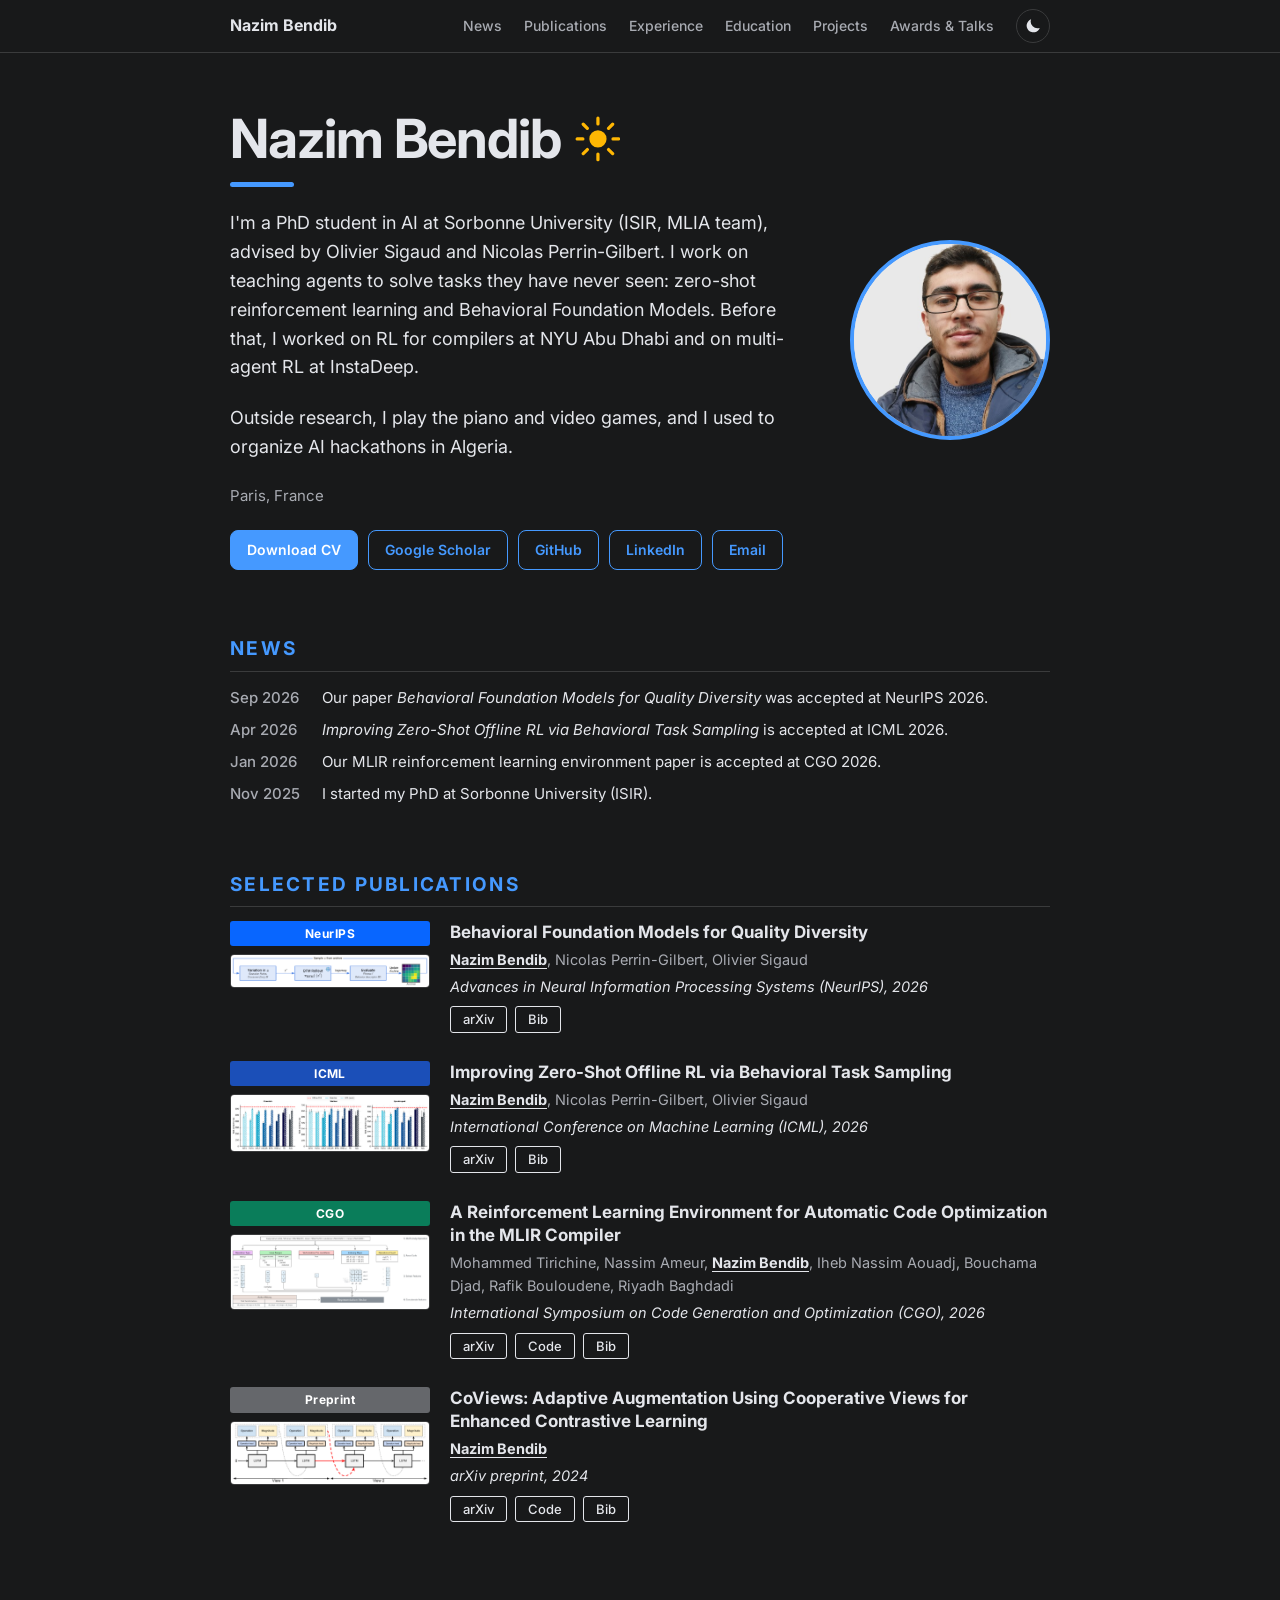
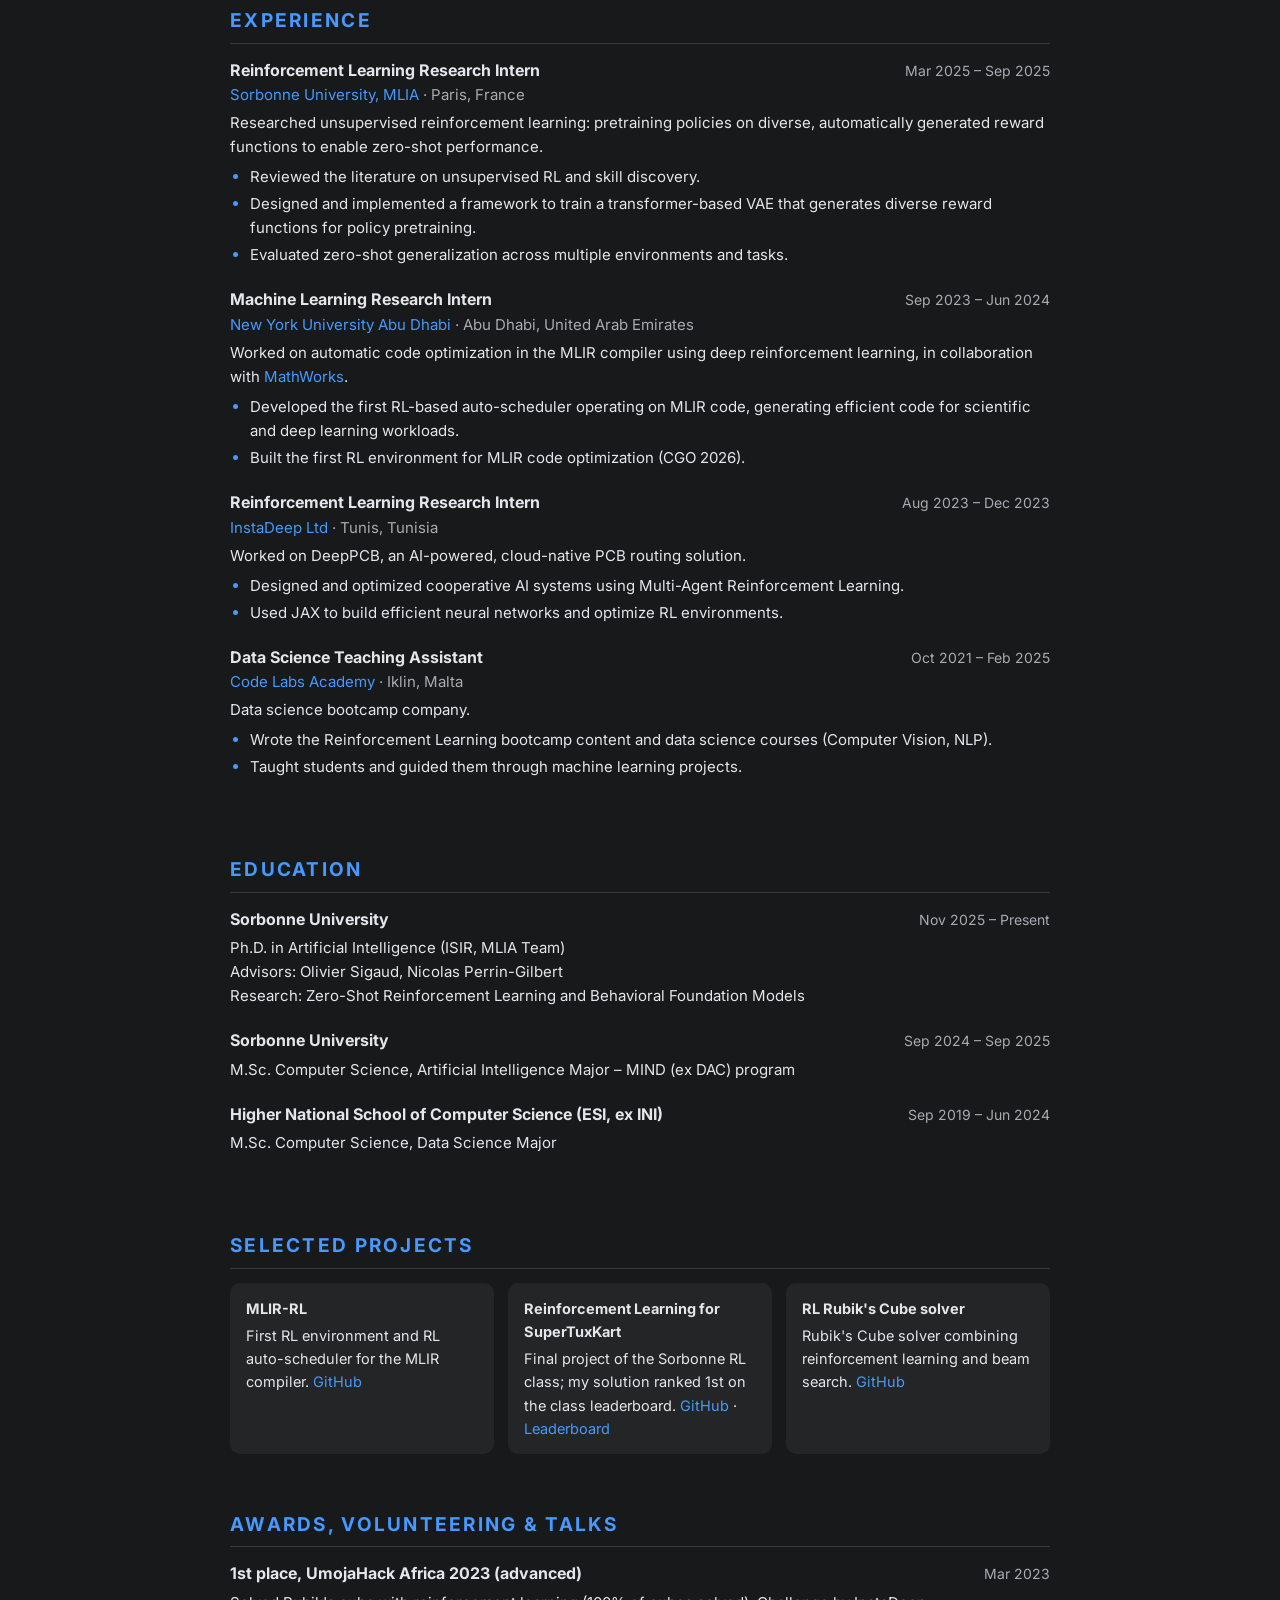
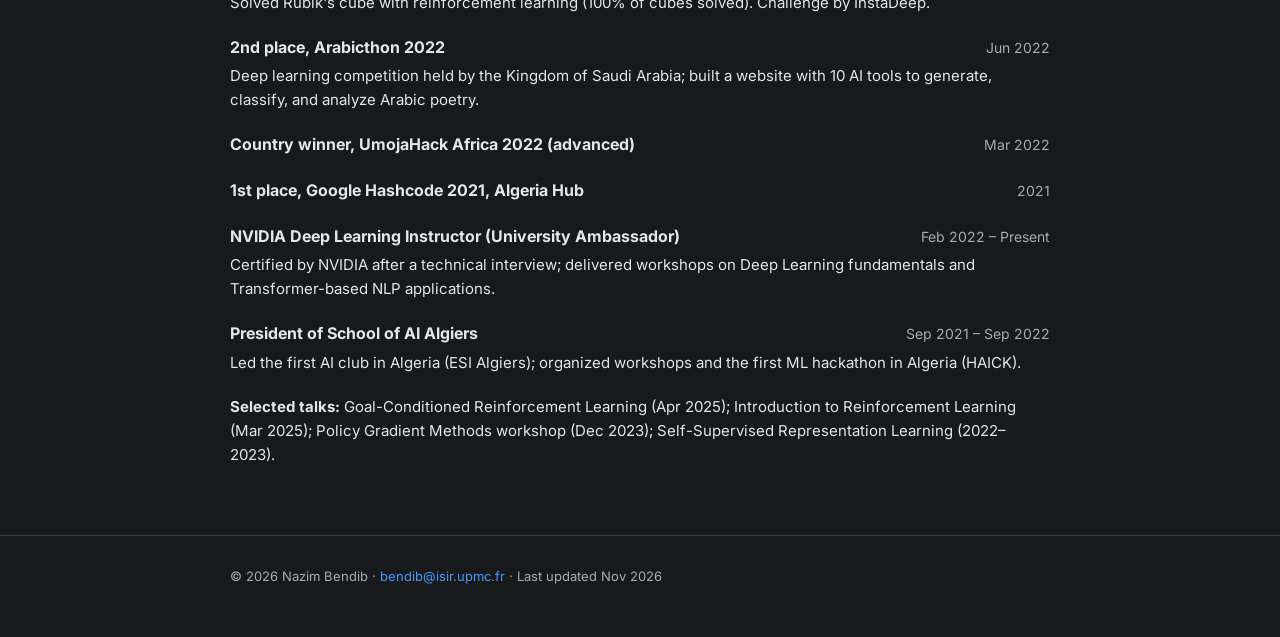
==== index.html @ 7933a4ad "Initial personal website Co-Authored-By: Claude Sonnet 5.5 <noreply@anthropic.com>" ====
<!doctype html>
<html lang="en">
<head>
  <meta charset="utf-8">
  <meta name="viewport" content="width=device-width, initial-scale=1">
  <title>☀️ Nazim Bendib</title>
  <meta name="description" content="Nazim Bendib - PhD student in AI at Sorbonne University (ISIR, MLIA). Zero-shot reinforcement learning and behavioral foundation models.">
  <meta property="og:title" content="Nazim Bendib">
  <meta property="og:description" content="PhD student in AI at Sorbonne University. Zero-shot RL and Behavioral Foundation Models.">
  <link rel="preconnect" href="https://fonts.googleapis.com">
  <link rel="preconnect" href="https://fonts.gstatic.com" crossorigin>
  <link href="https://fonts.googleapis.com/css2?family=Inter:wght@400;500;600;700&display=swap" rel="stylesheet">
  <script>try{var t=localStorage.getItem("theme");if(t)document.documentElement.setAttribute("data-theme",t)}catch(e){}</script>
  <link rel="stylesheet" href="style.css">
</head>
<body>

<nav>
  <div class="wrap">
    <span class="brand">Nazim Bendib</span>
    <a href="#news">News</a>
    <a href="#publications">Publications</a>
    <a href="#experience">Experience</a>
    <a href="#education">Education</a>
    <a href="#projects">Projects</a>
    <a href="#more">Awards &amp; Talks</a>
    <button id="theme-toggle" type="button" aria-label="Toggle light/dark theme" title="Toggle theme">
      <svg class="i-sun" viewBox="0 0 24 24" width="18" height="18" fill="none" stroke="currentColor" stroke-width="2" stroke-linecap="round"><circle cx="12" cy="12" r="4" fill="currentColor"/><path d="M12 2v2M12 20v2M2 12h2M20 12h2M4.9 4.9l1.4 1.4M17.7 17.7l1.4 1.4M4.9 19.1l1.4-1.4M17.7 6.3l1.4-1.4"/></svg>
      <svg class="i-moon" viewBox="0 0 24 24" width="18" height="18" fill="currentColor"><path d="M21 14.5A9 9 0 0 1 9.5 3a9 9 0 1 0 11.5 11.5z"/></svg>
    </button>
  </div>
</nav>

<main class="wrap">

  <header class="hero">
    <div class="hero-text">
    <h1>Nazim Bendib <svg class="sun-spin" viewBox="0 0 64 64" aria-hidden="true"><g stroke="currentColor" stroke-width="4.5" stroke-linecap="round"><path d="M32 3v8M32 53v8M3 32h8M53 32h8M11.5 11.5l5.7 5.7M46.8 46.8l5.7 5.7M11.5 52.5l5.7-5.7M46.8 17.2l5.7-5.7"/></g><circle cx="32" cy="32" r="12" fill="currentColor"/></svg></h1>
    <div class="accent"></div>
    <p>I'm a PhD student in AI at Sorbonne University (ISIR, MLIA team), advised by Olivier Sigaud and Nicolas Perrin-Gilbert. I work on teaching agents to solve tasks they have never seen: zero-shot reinforcement learning and Behavioral Foundation Models. Before that, I worked on RL for compilers at NYU Abu Dhabi and on multi-agent RL at InstaDeep.</p>
    <p>Outside research, I play the piano and video games, and I used to organize AI hackathons in Algeria.</p>
    <p class="meta">Paris, France</p>
    <div class="buttons">
      <a class="btn primary" href="cv.pdf" target="_blank" rel="noopener noreferrer">Download CV</a>
      <a class="btn" href="https://scholar.google.com/citations?user=0-06llUAAAAJ&amp;hl=fr&amp;oi=ao" target="_blank" rel="noopener noreferrer">Google Scholar</a>
      <a class="btn" href="https://github.com/TheSun00000" target="_blank" rel="noopener noreferrer">GitHub</a>
      <a class="btn" href="https://linkedin.com/in/nazim-bendib-894167200" target="_blank" rel="noopener noreferrer">LinkedIn</a>
      <a class="btn" href="mailto:bendib@isir.upmc.fr">Email</a>
    </div>
    </div>
    <img class="avatar" src="assets/profile.jpg" alt="Portrait of Nazim Bendib" width="200" height="200">
  </header>

  <section id="news">
    <h2>News</h2>
    <ul class="news">
      <li><span class="d">Sep 2026</span><span>Our paper <em>Behavioral Foundation Models for Quality Diversity</em> was accepted at NeurIPS 2026.</span></li>
      <li><span class="d">Apr 2026</span><span><em>Improving Zero-Shot Offline RL via Behavioral Task Sampling</em> is accepted at ICML 2026.</span></li>
      <li><span class="d">Jan 2026</span><span>Our MLIR reinforcement learning environment paper is accepted at CGO 2026.</span></li>
      <li><span class="d">Nov 2025</span><span>I started my PhD at Sorbonne University (ISIR).</span></li>
    </ul>
  </section>

  <section id="publications">
    <h2>Selected publications</h2>

    <article class="pub">
      <div class="thumb"><span class="badge neurips">NeurIPS</span><img src="assets/fig-bfm-qd.png" alt="Overview of BFM-QD" loading="lazy"></div>
      <div>
        <p class="ptitle">Behavioral Foundation Models for Quality Diversity</p>
        <p class="authors"><b>Nazim Bendib</b>, Nicolas Perrin-Gilbert, Olivier Sigaud</p>
        <p class="venue">Advances in Neural Information Processing Systems (NeurIPS), 2026</p>
        <div class="links">
          <a href="https://arxiv.org/abs/2609.35615" target="_blank" rel="noopener noreferrer">arXiv</a>
          <button type="button" data-bib="bib-bfm">Bib</button>
        </div>
        <pre class="bib" id="bib-bfm">@inproceedings{bendib2026bfmqd,
  title     = {Behavioral Foundation Models for Quality Diversity},
  author    = {Bendib, Nazim and Perrin-Gilbert, Nicolas and Sigaud, Olivier},
  booktitle = {Advances in Neural Information Processing Systems},
  year      = {2026}
}</pre>
      </div>
    </article>

    <article class="pub">
      <div class="thumb"><span class="badge icml">ICML</span><img src="assets/fig-zsrl-btd.png" alt="Zero-shot performance with behavioral task sampling" loading="lazy"></div>
      <div>
        <p class="ptitle">Improving Zero-Shot Offline RL via Behavioral Task Sampling</p>
        <p class="authors"><b>Nazim Bendib</b>, Nicolas Perrin-Gilbert, Olivier Sigaud</p>
        <p class="venue">International Conference on Machine Learning (ICML), 2026</p>
        <div class="links">
          <a href="https://arxiv.org/abs/2604.25496" target="_blank" rel="noopener noreferrer">arXiv</a>
          <button type="button" data-bib="bib-btd">Bib</button>
        </div>
        <pre class="bib" id="bib-btd">@inproceedings{bendib2026btd,
  title     = {Improving Zero-Shot Offline RL via Behavioral Task Sampling},
  author    = {Bendib, Nazim and Perrin-Gilbert, Nicolas and Sigaud, Olivier},
  booktitle = {International Conference on Machine Learning},
  year      = {2026}
}</pre>
      </div>
    </article>

    <article class="pub">
      <div class="thumb"><span class="badge cgo">CGO</span><img src="assets/fig-mlir-rl.png" alt="Feature extraction pipeline for MLIR operations" loading="lazy"></div>
      <div>
        <p class="ptitle">A Reinforcement Learning Environment for Automatic Code Optimization in the MLIR Compiler</p>
        <p class="authors">Mohammed Tirichine, Nassim Ameur, <b>Nazim Bendib</b>, Iheb Nassim Aouadj, Bouchama Djad, Rafik Bouloudene, Riyadh Baghdadi</p>
        <p class="venue">International Symposium on Code Generation and Optimization (CGO), 2026</p>
        <div class="links">
          <a href="https://arxiv.org/abs/2409.11068" target="_blank" rel="noopener noreferrer">arXiv</a>
          <a href="https://github.com/Modern-Compilers-Lab/MLIR-RL" target="_blank" rel="noopener noreferrer">Code</a>
          <button type="button" data-bib="bib-mlir">Bib</button>
        </div>
        <pre class="bib" id="bib-mlir">@inproceedings{tirichine2026mlirrl,
  title     = {A Reinforcement Learning Environment for Automatic Code Optimization in the {MLIR} Compiler},
  author    = {Tirichine, Mohammed and Ameur, Nassim and Bendib, Nazim and Aouadj, Iheb Nassim and Djad, Bouchama and Bouloudene, Rafik and Baghdadi, Riyadh},
  booktitle = {International Symposium on Code Generation and Optimization},
  year      = {2026}
}</pre>
      </div>
    </article>

    <article class="pub">
      <div class="thumb"><span class="badge pre">Preprint</span><img src="assets/fig-coviews.png" alt="CoViews policy network" loading="lazy"></div>
      <div>
        <p class="ptitle">CoViews: Adaptive Augmentation Using Cooperative Views for Enhanced Contrastive Learning</p>
        <p class="authors"><b>Nazim Bendib</b></p>
        <p class="venue">arXiv preprint, 2024</p>
        <div class="links">
          <a href="https://arxiv.org/abs/2405.07116" target="_blank" rel="noopener noreferrer">arXiv</a>
          <a href="https://github.com/TheSun00000/RL_enhanced_SSL" target="_blank" rel="noopener noreferrer">Code</a>
          <button type="button" data-bib="bib-cov">Bib</button>
        </div>
        <pre class="bib" id="bib-cov">@article{bendib2024coviews,
  title   = {CoViews: Adaptive Augmentation Using Cooperative Views for Enhanced Contrastive Learning},
  author  = {Bendib, Nazim},
  journal = {arXiv preprint arXiv:2405.07116},
  year    = {2024}
}</pre>
      </div>
    </article>
  </section>

  <section id="experience">
    <h2>Experience</h2>

    <div class="entry">
      <div class="row"><span class="title">Reinforcement Learning Research Intern</span><span class="date">Mar 2025 – Sep 2025</span></div>
      <div class="sub"><a href="https://www.isir.upmc.fr/equipes/mlia/" target="_blank" rel="noopener noreferrer">Sorbonne University, MLIA</a> &middot; Paris, France</div>
      <p>Researched unsupervised reinforcement learning: pretraining policies on diverse, automatically generated reward functions to enable zero-shot performance.</p>
      <ul>
        <li>Reviewed the literature on unsupervised RL and skill discovery.</li>
        <li>Designed and implemented a framework to train a transformer-based VAE that generates diverse reward functions for policy pretraining.</li>
        <li>Evaluated zero-shot generalization across multiple environments and tasks.</li>
      </ul>
    </div>

    <div class="entry">
      <div class="row"><span class="title">Machine Learning Research Intern</span><span class="date">Sep 2023 – Jun 2024</span></div>
      <div class="sub"><a href="https://nyuad.nyu.edu/en/" target="_blank" rel="noopener noreferrer">New York University Abu Dhabi</a> &middot; Abu Dhabi, United Arab Emirates</div>
      <p>Worked on automatic code optimization in the MLIR compiler using deep reinforcement learning, in collaboration with <a href="https://www.mathworks.com/" target="_blank" rel="noopener noreferrer">MathWorks</a>.</p>
      <ul>
        <li>Developed the first RL-based auto-scheduler operating on MLIR code, generating efficient code for scientific and deep learning workloads.</li>
        <li>Built the first RL environment for MLIR code optimization (CGO 2026).</li>
      </ul>
    </div>

    <div class="entry">
      <div class="row"><span class="title">Reinforcement Learning Research Intern</span><span class="date">Aug 2023 – Dec 2023</span></div>
      <div class="sub"><a href="https://www.instadeep.com/" target="_blank" rel="noopener noreferrer">InstaDeep Ltd</a> &middot; Tunis, Tunisia</div>
      <p>Worked on DeepPCB, an AI-powered, cloud-native PCB routing solution.</p>
      <ul>
        <li>Designed and optimized cooperative AI systems using Multi-Agent Reinforcement Learning.</li>
        <li>Used JAX to build efficient neural networks and optimize RL environments.</li>
      </ul>
    </div>

    <div class="entry">
      <div class="row"><span class="title">Data Science Teaching Assistant</span><span class="date">Oct 2021 – Feb 2025</span></div>
      <div class="sub"><a href="https://codelabsacademy.com/" target="_blank" rel="noopener noreferrer">Code Labs Academy</a> &middot; Iklin, Malta</div>
      <p>Data science bootcamp company.</p>
      <ul>
        <li>Wrote the Reinforcement Learning bootcamp content and data science courses (Computer Vision, NLP).</li>
        <li>Taught students and guided them through machine learning projects.</li>
      </ul>
    </div>
  </section>

  <section id="education">
    <h2>Education</h2>
    <div class="entry">
      <div class="row"><span class="title">Sorbonne University</span><span class="date">Nov 2025 – Present</span></div>
      <p>Ph.D. in Artificial Intelligence (ISIR, MLIA Team)<br>Advisors: Olivier Sigaud, Nicolas Perrin-Gilbert<br>Research: Zero-Shot Reinforcement Learning and Behavioral Foundation Models</p>
    </div>
    <div class="entry">
      <div class="row"><span class="title">Sorbonne University</span><span class="date">Sep 2024 – Sep 2025</span></div>
      <p>M.Sc. Computer Science, Artificial Intelligence Major &ndash; MIND (ex DAC) program</p>
    </div>
    <div class="entry">
      <div class="row"><span class="title">Higher National School of Computer Science (ESI, ex INI)</span><span class="date">Sep 2019 – Jun 2024</span></div>
      <p>M.Sc. Computer Science, Data Science Major</p>
    </div>
  </section>

  <section id="projects">
    <h2>Selected projects</h2>
    <div class="cards">
      <div class="card"><b>MLIR-RL</b>First RL environment and RL auto-scheduler for the MLIR compiler. <a href="https://github.com/Modern-Compilers-Lab/MLIR-RL" target="_blank" rel="noopener noreferrer">GitHub</a></div>
      <div class="card"><b>Reinforcement Learning for SuperTuxKart</b>Final project of the Sorbonne RL class; my solution ranked 1st on the class leaderboard. <a href="https://github.com/TheSun00000/SuperTuxKart-RL-project" target="_blank" rel="noopener noreferrer">GitHub</a> &middot; <a href="https://master-dac.isir.upmc.fr/rld/stk-race/" target="_blank" rel="noopener noreferrer">Leaderboard</a></div>
      <div class="card"><b>RL Rubik's Cube solver</b>Rubik's Cube solver combining reinforcement learning and beam search. <a href="https://github.com/TheSun00000/Rubik-s-cube-RL-solver" target="_blank" rel="noopener noreferrer">GitHub</a></div>
    </div>
  </section>

  <section id="more">
    <h2>Awards, volunteering &amp; talks</h2>

    <div class="entry">
      <div class="row"><span class="title">1st place, UmojaHack Africa 2023 (advanced)</span><span class="date">Mar 2023</span></div>
      <p>Solved Rubik's cube with reinforcement learning (100% of cubes solved). Challenge by InstaDeep.</p>
    </div>
    <div class="entry">
      <div class="row"><span class="title">2nd place, Arabicthon 2022</span><span class="date">Jun 2022</span></div>
      <p>Deep learning competition held by the Kingdom of Saudi Arabia; built a website with 10 AI tools to generate, classify, and analyze Arabic poetry.</p>
    </div>
    <div class="entry">
      <div class="row"><span class="title">Country winner, UmojaHack Africa 2022 (advanced)</span><span class="date">Mar 2022</span></div>
    </div>
    <div class="entry">
      <div class="row"><span class="title">1st place, Google Hashcode 2021, Algeria Hub</span><span class="date">2021</span></div>
    </div>

    <div class="entry">
      <div class="row"><span class="title">NVIDIA Deep Learning Instructor (University Ambassador)</span><span class="date">Feb 2022 – Present</span></div>
      <p>Certified by NVIDIA after a technical interview; delivered workshops on Deep Learning fundamentals and Transformer-based NLP applications.</p>
    </div>
    <div class="entry">
      <div class="row"><span class="title">President of School of AI Algiers</span><span class="date">Sep 2021 – Sep 2022</span></div>
      <p>Led the first AI club in Algeria (ESI Algiers); organized workshops and the first ML hackathon in Algeria (HAICK).</p>
    </div>
    <div class="entry">
      <p><b>Selected talks:</b> Goal-Conditioned Reinforcement Learning (Apr 2025); Introduction to Reinforcement Learning (Mar 2025); Policy Gradient Methods workshop (Dec 2023); Self-Supervised Representation Learning (2022–2023).</p>
    </div>
  </section>

</main>

<footer>
  <div class="wrap">&copy; 2026 Nazim Bendib &middot; <a href="mailto:bendib@isir.upmc.fr">bendib@isir.upmc.fr</a> &middot; Last updated Nov 2026</div>
</footer>

<script>
  (function () {
    var root = document.documentElement;
    try { var t = localStorage.getItem('theme'); if (t) root.setAttribute('data-theme', t); } catch (e) {}
    document.getElementById('theme-toggle').addEventListener('click', function () {
      var next = root.getAttribute('data-theme') === 'light' ? 'dark' : 'light';
      root.setAttribute('data-theme', next);
      try { localStorage.setItem('theme', next); } catch (e) {}
    });
  })();
  document.querySelectorAll('button[data-bib]').forEach(function (b) {
    b.addEventListener('click', function () {
      document.getElementById(b.dataset.bib).classList.toggle('open');
    });
  });
</script>
</body>
</html>
---- style.css ----
/* Personal site - same visual language as the CV: Inter + Meta blue */
:root {
  --blue: #4599ff;
  --text: #e4e6eb;
  --muted: #a8abb2;
  --rule: #3a3b3c;
  --bg: #18191a;
  --card: #242526;
  --badge-neurips: #0866ff;
  --badge-icml: #1b4fb8;
  --badge-cgo: #0a7d5a;
  --badge-pre: #65676b;
}
:root[data-theme="light"] {
  --blue: #0866ff;
  --text: #1c2b33;
  --muted: #65676b;
  --rule: #ced0d4;
  --bg: #ffffff;
  --card: #f5f6f7;
}
* { box-sizing: border-box; }
html { scroll-behavior: smooth; }
body {
  margin: 0;
  font-family: "Inter", system-ui, -apple-system, "Segoe UI", Roboto, sans-serif;
  font-size: 16px;
  line-height: 1.6;
  color: var(--text);
  background: var(--bg);
}
a { color: var(--blue); text-decoration: none; }
a:hover { text-decoration: underline; }
.wrap { max-width: 860px; margin: 0 auto; padding: 0 20px; }

/* Header / nav */
nav { position: sticky; top: 0; background: var(--bg); border-bottom: 1px solid var(--rule); z-index: 10; }
nav .wrap { display: flex; gap: 22px; align-items: center; height: 52px; overflow-x: auto; white-space: nowrap; }
nav .brand { font-weight: 700; color: var(--text); margin-right: auto; }
nav a { color: var(--muted); font-size: 14px; font-weight: 500; }
nav a:hover { color: var(--blue); text-decoration: none; }

/* Hero */
.hero { padding: 56px 0 36px; display: flex; gap: 40px; align-items: center; justify-content: space-between; }
.hero-text { flex: 1; min-width: 0; }
.avatar { width: 200px; height: 200px; border-radius: 50%; object-fit: cover; object-position: 50% 15%; border: 4px solid var(--blue); flex-shrink: 0; background: #ebebeb; }
.hero h1 { font-size: clamp(36px, 7vw, 54px); line-height: 1.1; margin: 0; letter-spacing: -0.02em; }
.hero .accent { width: 64px; height: 5px; background: var(--blue); border-radius: 3px; margin: 14px 0 22px; }
.hero p { font-size: 18px; max-width: 640px; margin: 0 0 22px; }
.hero .meta { color: var(--muted); font-size: 15px; }
.buttons { display: flex; flex-wrap: wrap; gap: 10px; margin-top: 8px; }
.btn {
  display: inline-block; padding: 8px 16px; border-radius: 8px;
  border: 1.5px solid var(--blue); color: var(--blue); font-weight: 600; font-size: 14px;
}
.btn:hover { background: var(--blue); color: #fff; text-decoration: none; }
.btn.primary { background: var(--blue); color: #fff; }
.btn.primary:hover { filter: brightness(1.1); }

/* Sections */
section { padding: 28px 0; }
h2 {
  color: var(--blue); font-size: 19px; text-transform: uppercase; letter-spacing: 0.12em;
  margin: 0 0 14px; padding-bottom: 6px; border-bottom: 1px solid var(--rule);
}
.row { display: flex; justify-content: space-between; gap: 16px; align-items: baseline; }
.row .date { color: var(--muted); font-size: 14px; white-space: nowrap; }
.entry { margin-bottom: 20px; }
.entry .title { font-weight: 700; }
.entry .sub { color: var(--muted); font-size: 15px; }
.entry p { margin: 4px 0; font-size: 15px; }
.entry ul { margin: 6px 0 0; padding-left: 20px; font-size: 15px; }
.entry li { margin: 3px 0; }
.entry li::marker { color: var(--blue); }

/* News */
.news { list-style: none; padding: 0; margin: 0; }
.news li { display: flex; gap: 16px; margin-bottom: 8px; font-size: 15px; }
.news .d { color: var(--muted); min-width: 76px; font-weight: 500; }

/* Publications */
.pub { display: grid; grid-template-columns: 200px 1fr; gap: 20px; margin-bottom: 28px; }
.pub .thumb { display: flex; flex-direction: column; gap: 8px; }
.badge {
  display: block; text-align: center; color: #fff; font-weight: 700; font-size: 12px;
  padding: 3px 0; border-radius: 3px; letter-spacing: 0.04em;
}
.badge.neurips { background: var(--badge-neurips); }
.badge.icml { background: var(--badge-icml); }
.badge.cgo { background: var(--badge-cgo); }
.badge.pre { background: var(--badge-pre); }
.pub img { width: 100%; border: 1px solid var(--rule); border-radius: 4px; background: #fff; display: block; }
.pub .ptitle { font-weight: 700; font-size: 17px; line-height: 1.35; margin: 0 0 4px; }
.pub .authors { font-size: 14.5px; margin: 0 0 4px; color: var(--muted); }
.pub .authors b { color: var(--text); text-decoration: underline; text-underline-offset: 3px; }
.pub .venue { font-style: italic; font-size: 14.5px; margin: 0 0 8px; }
.links { display: flex; gap: 8px; flex-wrap: wrap; }
.links a, .links button {
  font: inherit; font-size: 13px; font-weight: 500; padding: 2px 12px; border-radius: 3px;
  border: 1px solid var(--text); background: transparent; color: var(--text); cursor: pointer;
}
.links a:hover, .links button:hover { border-color: var(--blue); color: var(--blue); text-decoration: none; }
.bib {
  display: none; margin-top: 10px; padding: 10px 12px; background: var(--card);
  border-radius: 6px; font-family: ui-monospace, Menlo, Consolas, monospace; font-size: 12px;
  white-space: pre-wrap; overflow-x: auto;
}
.bib.open { display: block; }

/* Projects / awards */
.cards { display: grid; grid-template-columns: repeat(auto-fit, minmax(240px, 1fr)); gap: 14px; }
.card { background: var(--card); border-radius: 10px; padding: 14px 16px; font-size: 14.5px; }
.card b { display: block; margin-bottom: 4px; }

footer { padding: 30px 0 50px; color: var(--muted); font-size: 13px; border-top: 1px solid var(--rule); margin-top: 20px; }

@media (max-width: 640px) {
  .pub { grid-template-columns: 1fr; gap: 10px; }
  .pub .thumb { max-width: 320px; }
  .row { flex-direction: column; gap: 0; }
  .hero { flex-direction: column-reverse; align-items: flex-start; gap: 24px; }
  .avatar { width: 140px; height: 140px; }
}

#theme-toggle { background: none; border: 1.5px solid var(--rule); color: var(--text); border-radius: 50%; width: 34px; height: 34px; display: grid; place-items: center; cursor: pointer; flex-shrink: 0; }
#theme-toggle:hover { border-color: var(--blue); color: var(--blue); }
#theme-toggle .i-sun { display: none; }
:root[data-theme="light"] #theme-toggle .i-sun { display: block; }
:root[data-theme="light"] #theme-toggle .i-moon { display: none; }

.hero h1 { display: flex; align-items: center; gap: 0.25em; }
.sun-spin { width: 0.85em; height: 0.85em; color: #ffb703; flex-shrink: 0; animation: spin 20s linear infinite; }
@keyframes spin { to { transform: rotate(360deg); } }
@media (prefers-reduced-motion: reduce) { .sun-spin { animation: none; } }
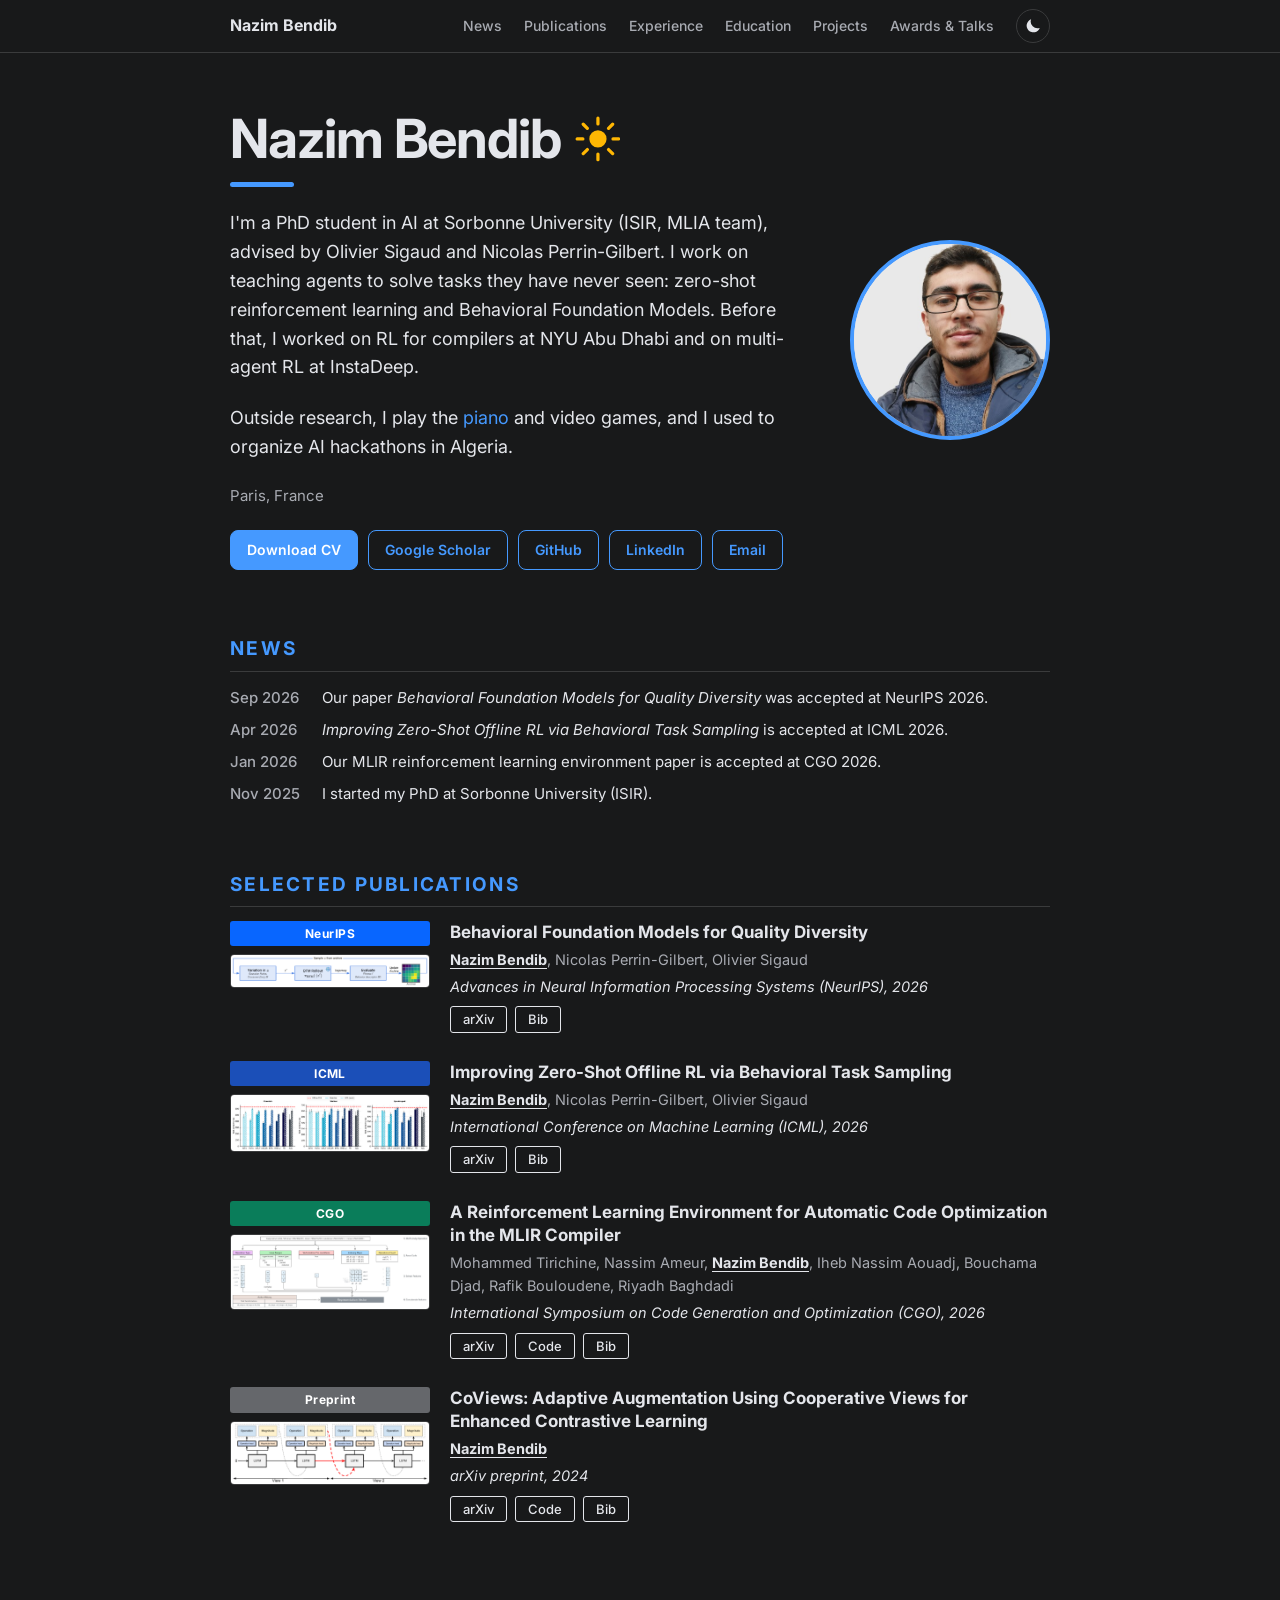
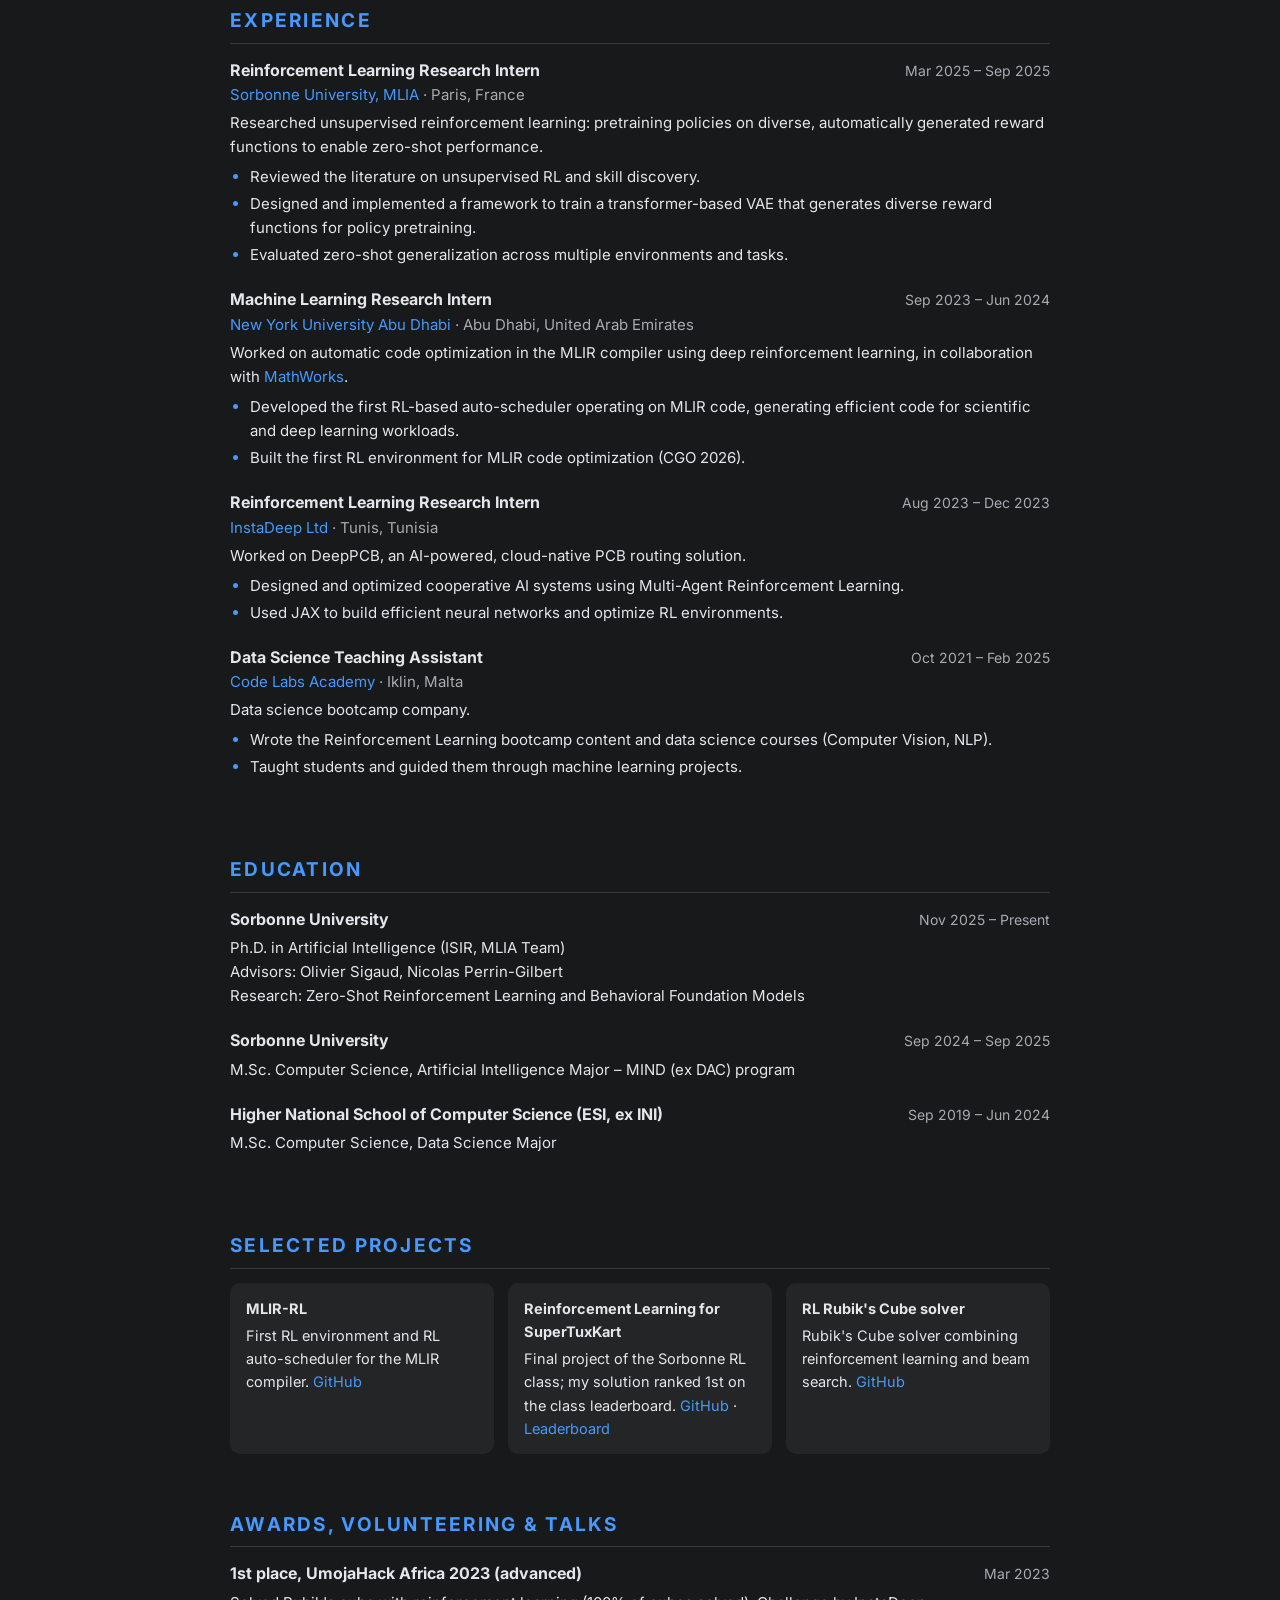
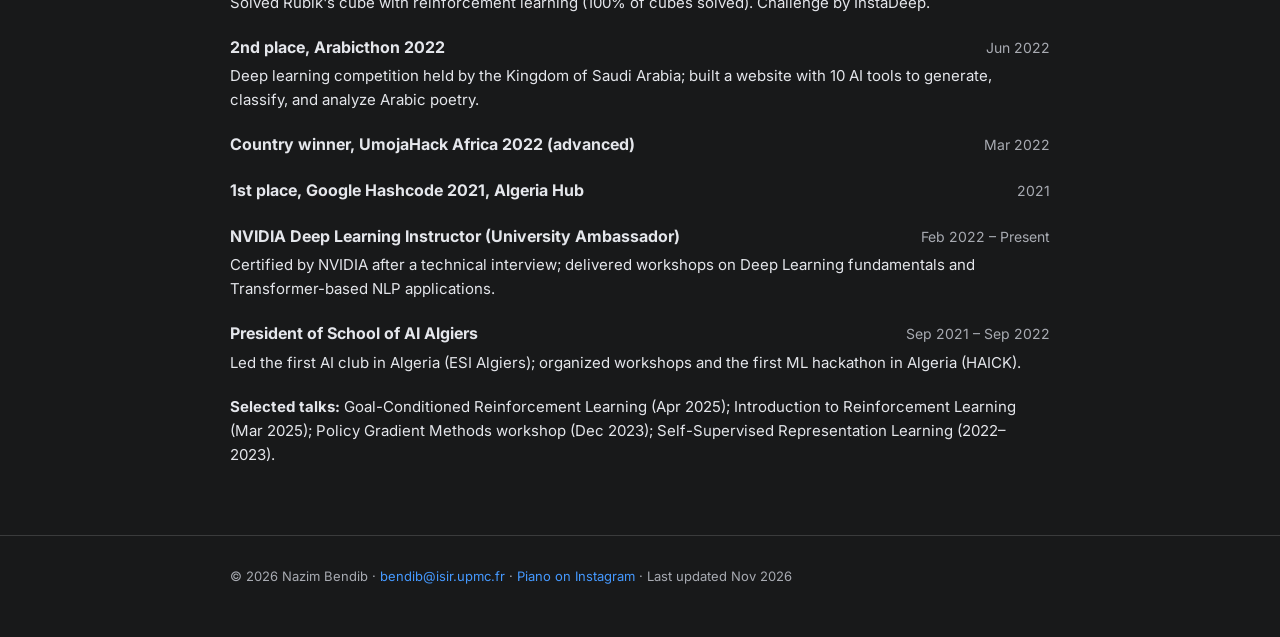
==== commit 2c127d17: "Add Instagram piano link Co-Authored-By: Claude Sonnet 5.5 <noreply@anthropic.com>" ====
--- a/index.html
+++ b/index.html
@@ -3,14 +3,49 @@
 <head>
   <meta charset="utf-8">
   <meta name="viewport" content="width=device-width, initial-scale=1">
-  <title>☀️ Nazim Bendib</title>
-  <meta name="description" content="Nazim Bendib - PhD student in AI at Sorbonne University (ISIR, MLIA). Zero-shot reinforcement learning and behavioral foundation models.">
-  <meta property="og:title" content="Nazim Bendib">
-  <meta property="og:description" content="PhD student in AI at Sorbonne University. Zero-shot RL and Behavioral Foundation Models.">
+  <title>Nazim Bendib – PhD Student in AI, Sorbonne University</title>
+  <meta name="description" content="Nazim Bendib, PhD student in AI at Sorbonne University (ISIR, MLIA team). Research on zero-shot reinforcement learning and Behavioral Foundation Models. Papers at NeurIPS, ICML and CGO.">
+  <meta name="author" content="Nazim Bendib">
+  <link rel="canonical" href="https://thesun00000.github.io/">
+  <meta property="og:type" content="website">
+  <meta property="og:site_name" content="Nazim Bendib">
+  <meta property="og:url" content="https://thesun00000.github.io/">
+  <meta property="og:title" content="Nazim Bendib – PhD Student in AI, Sorbonne University">
+  <meta property="og:description" content="Nazim Bendib, PhD student in AI at Sorbonne University (ISIR, MLIA team). Research on zero-shot reinforcement learning and Behavioral Foundation Models. Papers at NeurIPS, ICML and CGO.">
+  <meta property="og:image" content="https://thesun00000.github.io/assets/og-image.png">
+  <meta property="og:image:width" content="1200">
+  <meta property="og:image:height" content="630">
+  <meta name="twitter:card" content="summary_large_image">
+  <meta name="twitter:title" content="Nazim Bendib – PhD Student in AI, Sorbonne University">
+  <meta name="twitter:description" content="Nazim Bendib, PhD student in AI at Sorbonne University (ISIR, MLIA team). Research on zero-shot reinforcement learning and Behavioral Foundation Models. Papers at NeurIPS, ICML and CGO.">
+  <meta name="twitter:image" content="https://thesun00000.github.io/assets/og-image.png">
+  <script type="application/ld+json">
+  {
+    "@context": "https://schema.org",
+    "@type": "Person",
+    "name": "Nazim Bendib",
+    "url": "https://thesun00000.github.io/",
+    "image": "https://thesun00000.github.io/assets/profile.jpg",
+    "jobTitle": "PhD Student in Artificial Intelligence",
+    "affiliation": { "@type": "CollegeOrUniversity", "name": "Sorbonne University", "url": "https://www.sorbonne-universite.fr/" },
+    "alumniOf": [
+      { "@type": "CollegeOrUniversity", "name": "Sorbonne University" },
+      { "@type": "CollegeOrUniversity", "name": "Higher National School of Computer Science (ESI)" }
+    ],
+    "knowsAbout": ["Reinforcement Learning", "Zero-Shot Reinforcement Learning", "Behavioral Foundation Models", "Quality-Diversity", "Machine Learning for Compilers"],
+    "email": "mailto:bendib@isir.upmc.fr",
+    "sameAs": [
+      "https://scholar.google.com/citations?user=0-06llUAAAAJ",
+      "https://github.com/TheSun00000",
+      "https://linkedin.com/in/nazim-bendib-894167200"
+    ]
+  }
+  </script>
   <link rel="preconnect" href="https://fonts.googleapis.com">
   <link rel="preconnect" href="https://fonts.gstatic.com" crossorigin>
   <link href="https://fonts.googleapis.com/css2?family=Inter:wght@400;500;600;700&display=swap" rel="stylesheet">
   <script>try{var t=localStorage.getItem("theme");if(t)document.documentElement.setAttribute("data-theme",t)}catch(e){}</script>
+  <link rel="icon" type="image/svg+xml" href="assets/favicon.svg">
   <link rel="stylesheet" href="style.css">
 </head>
 <body>
@@ -38,7 +73,7 @@
     <h1>Nazim Bendib <svg class="sun-spin" viewBox="0 0 64 64" aria-hidden="true"><g stroke="currentColor" stroke-width="4.5" stroke-linecap="round"><path d="M32 3v8M32 53v8M3 32h8M53 32h8M11.5 11.5l5.7 5.7M46.8 46.8l5.7 5.7M11.5 52.5l5.7-5.7M46.8 17.2l5.7-5.7"/></g><circle cx="32" cy="32" r="12" fill="currentColor"/></svg></h1>
     <div class="accent"></div>
     <p>I'm a PhD student in AI at Sorbonne University (ISIR, MLIA team), advised by Olivier Sigaud and Nicolas Perrin-Gilbert. I work on teaching agents to solve tasks they have never seen: zero-shot reinforcement learning and Behavioral Foundation Models. Before that, I worked on RL for compilers at NYU Abu Dhabi and on multi-agent RL at InstaDeep.</p>
-    <p>Outside research, I play the piano and video games, and I used to organize AI hackathons in Algeria.</p>
+    <p>Outside research, I play the <a href="https://www.instagram.com/x____nazim____x/" target="_blank" rel="noopener noreferrer">piano</a> and video games, and I used to organize AI hackathons in Algeria.</p>
     <p class="meta">Paris, France</p>
     <div class="buttons">
       <a class="btn primary" href="cv.pdf" target="_blank" rel="noopener noreferrer">Download CV</a>
@@ -247,7 +282,7 @@
 </main>
 
 <footer>
-  <div class="wrap">&copy; 2026 Nazim Bendib &middot; <a href="mailto:bendib@isir.upmc.fr">bendib@isir.upmc.fr</a> &middot; Last updated Nov 2026</div>
+  <div class="wrap">&copy; 2026 Nazim Bendib &middot; <a href="mailto:bendib@isir.upmc.fr">bendib@isir.upmc.fr</a> &middot; <a href="https://www.instagram.com/x____nazim____x/" target="_blank" rel="noopener noreferrer">Piano on Instagram</a> &middot; Last updated Nov 2026</div>
 </footer>
 
 <script>
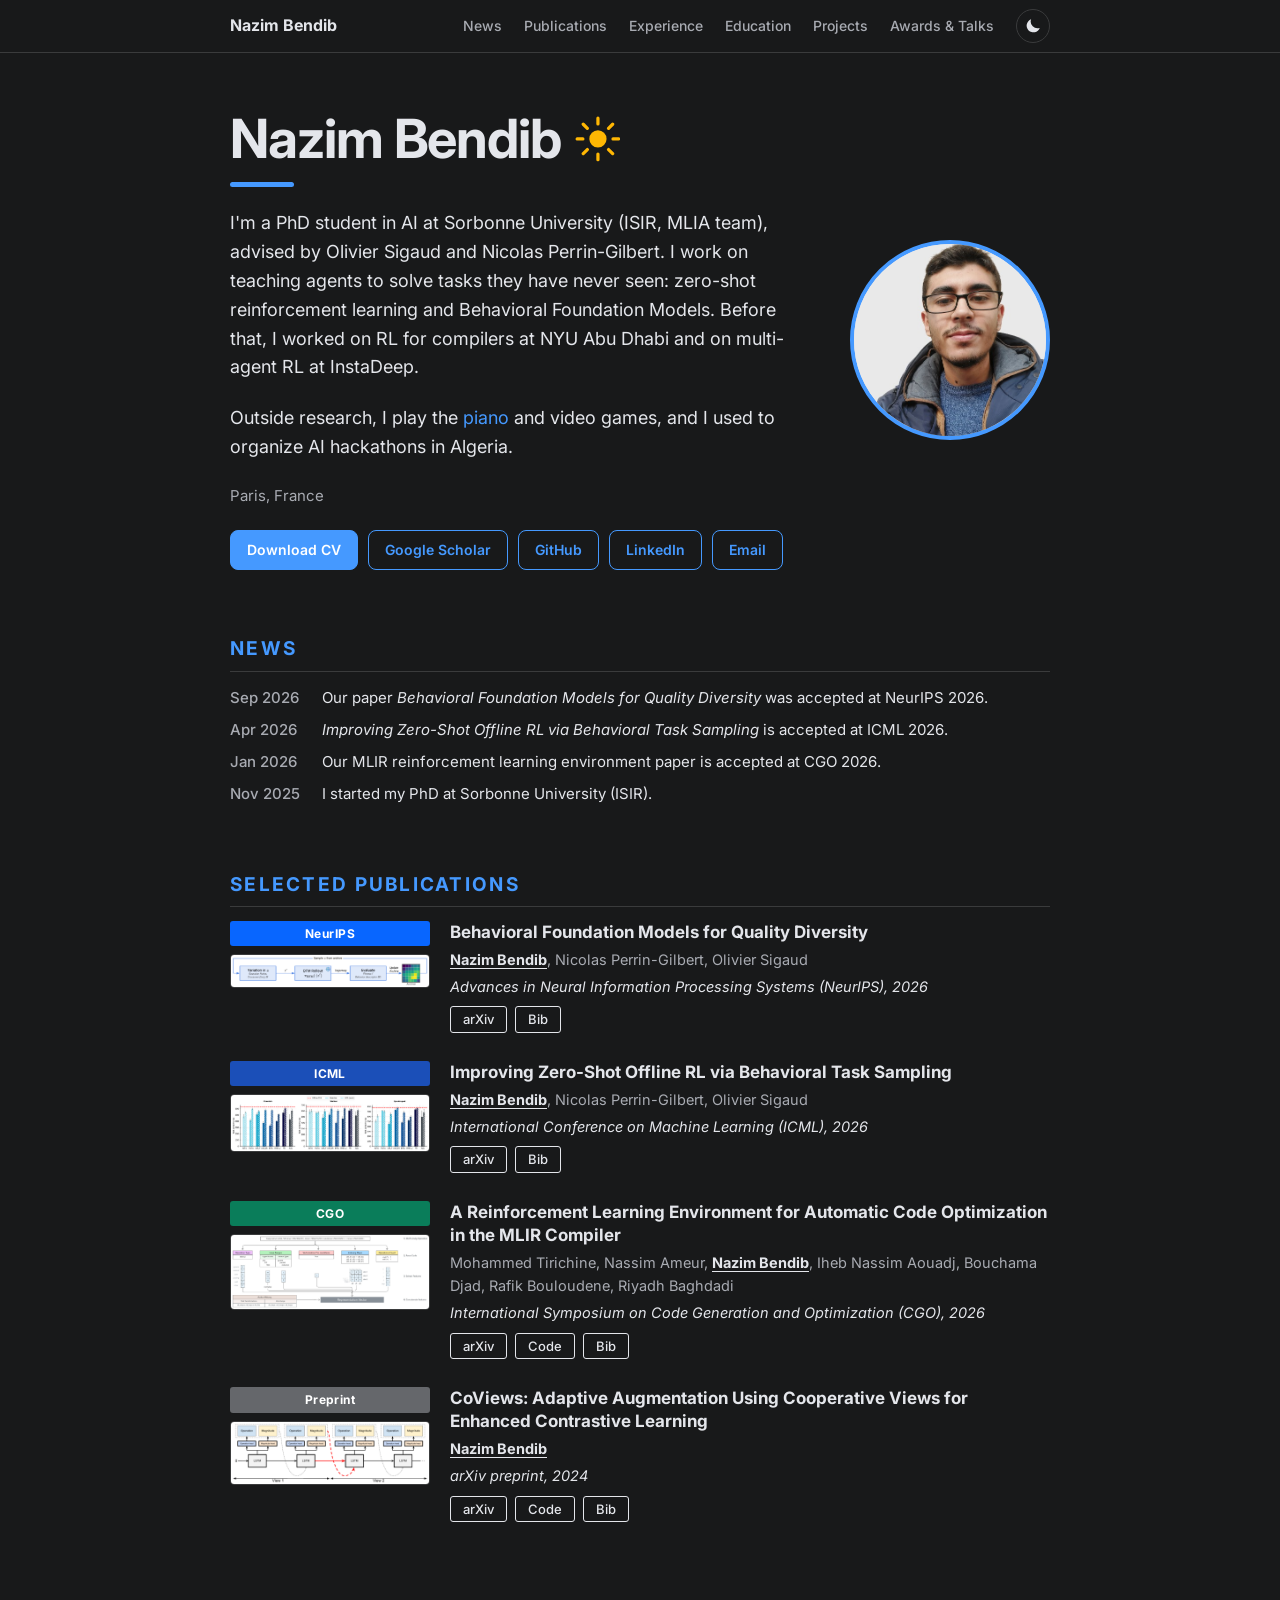
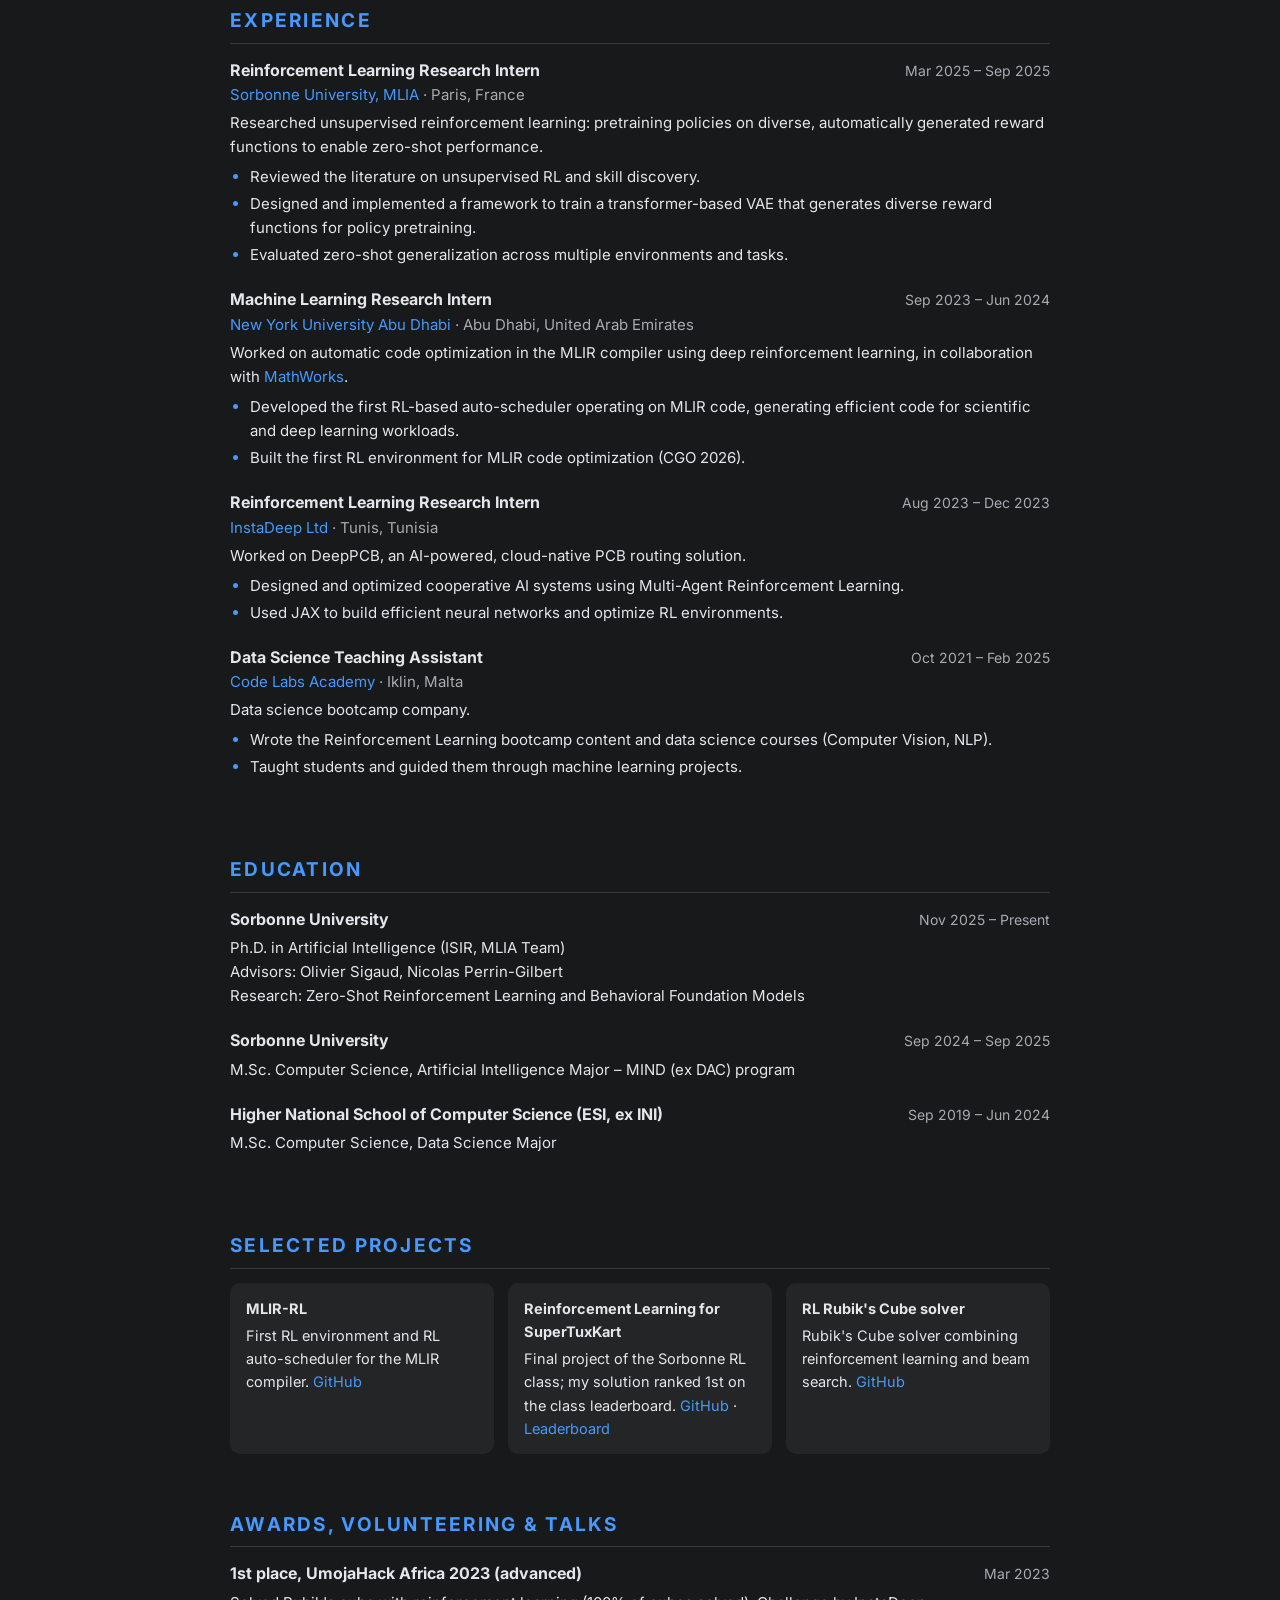
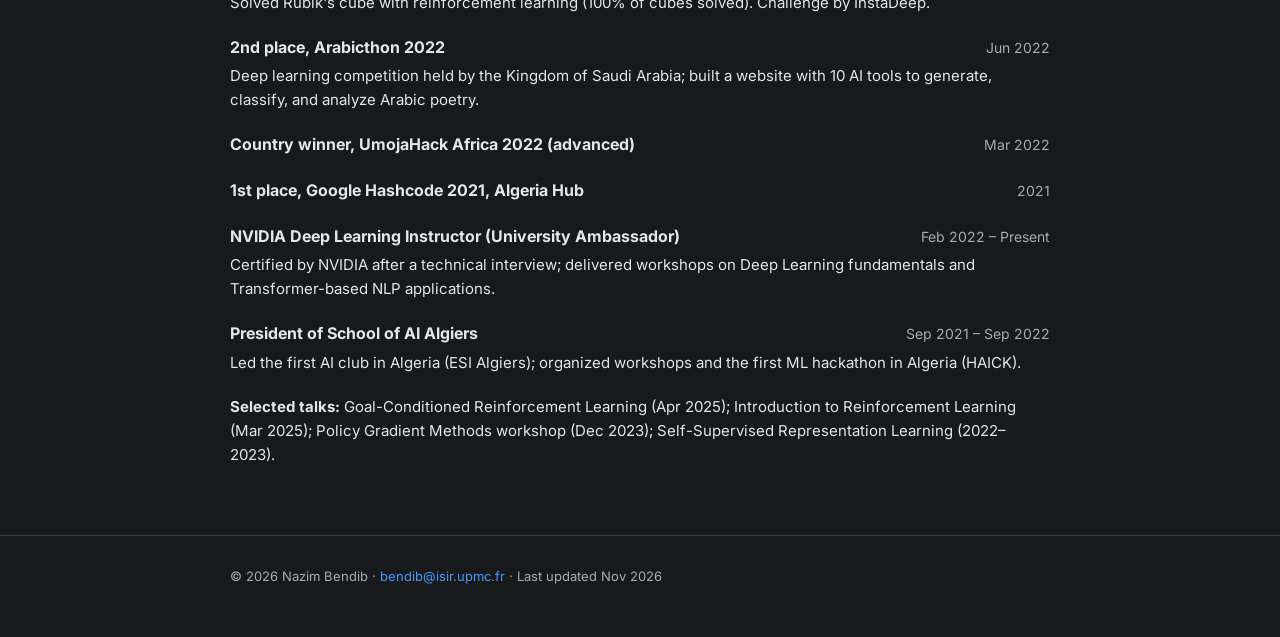
==== commit 41bf2254: "Remove Instagram link from footer Co-Authored-By: Claude Sonnet 5.5 <noreply@anthropic.com>" ====
--- a/index.html
+++ b/index.html
@@ -282,7 +282,7 @@
 </main>
 
 <footer>
-  <div class="wrap">&copy; 2026 Nazim Bendib &middot; <a href="mailto:bendib@isir.upmc.fr">bendib@isir.upmc.fr</a> &middot; <a href="https://www.instagram.com/x____nazim____x/" target="_blank" rel="noopener noreferrer">Piano on Instagram</a> &middot; Last updated Nov 2026</div>
+  <div class="wrap">&copy; 2026 Nazim Bendib &middot; <a href="mailto:bendib@isir.upmc.fr">bendib@isir.upmc.fr</a> &middot; Last updated Nov 2026</div>
 </footer>
 
 <script>
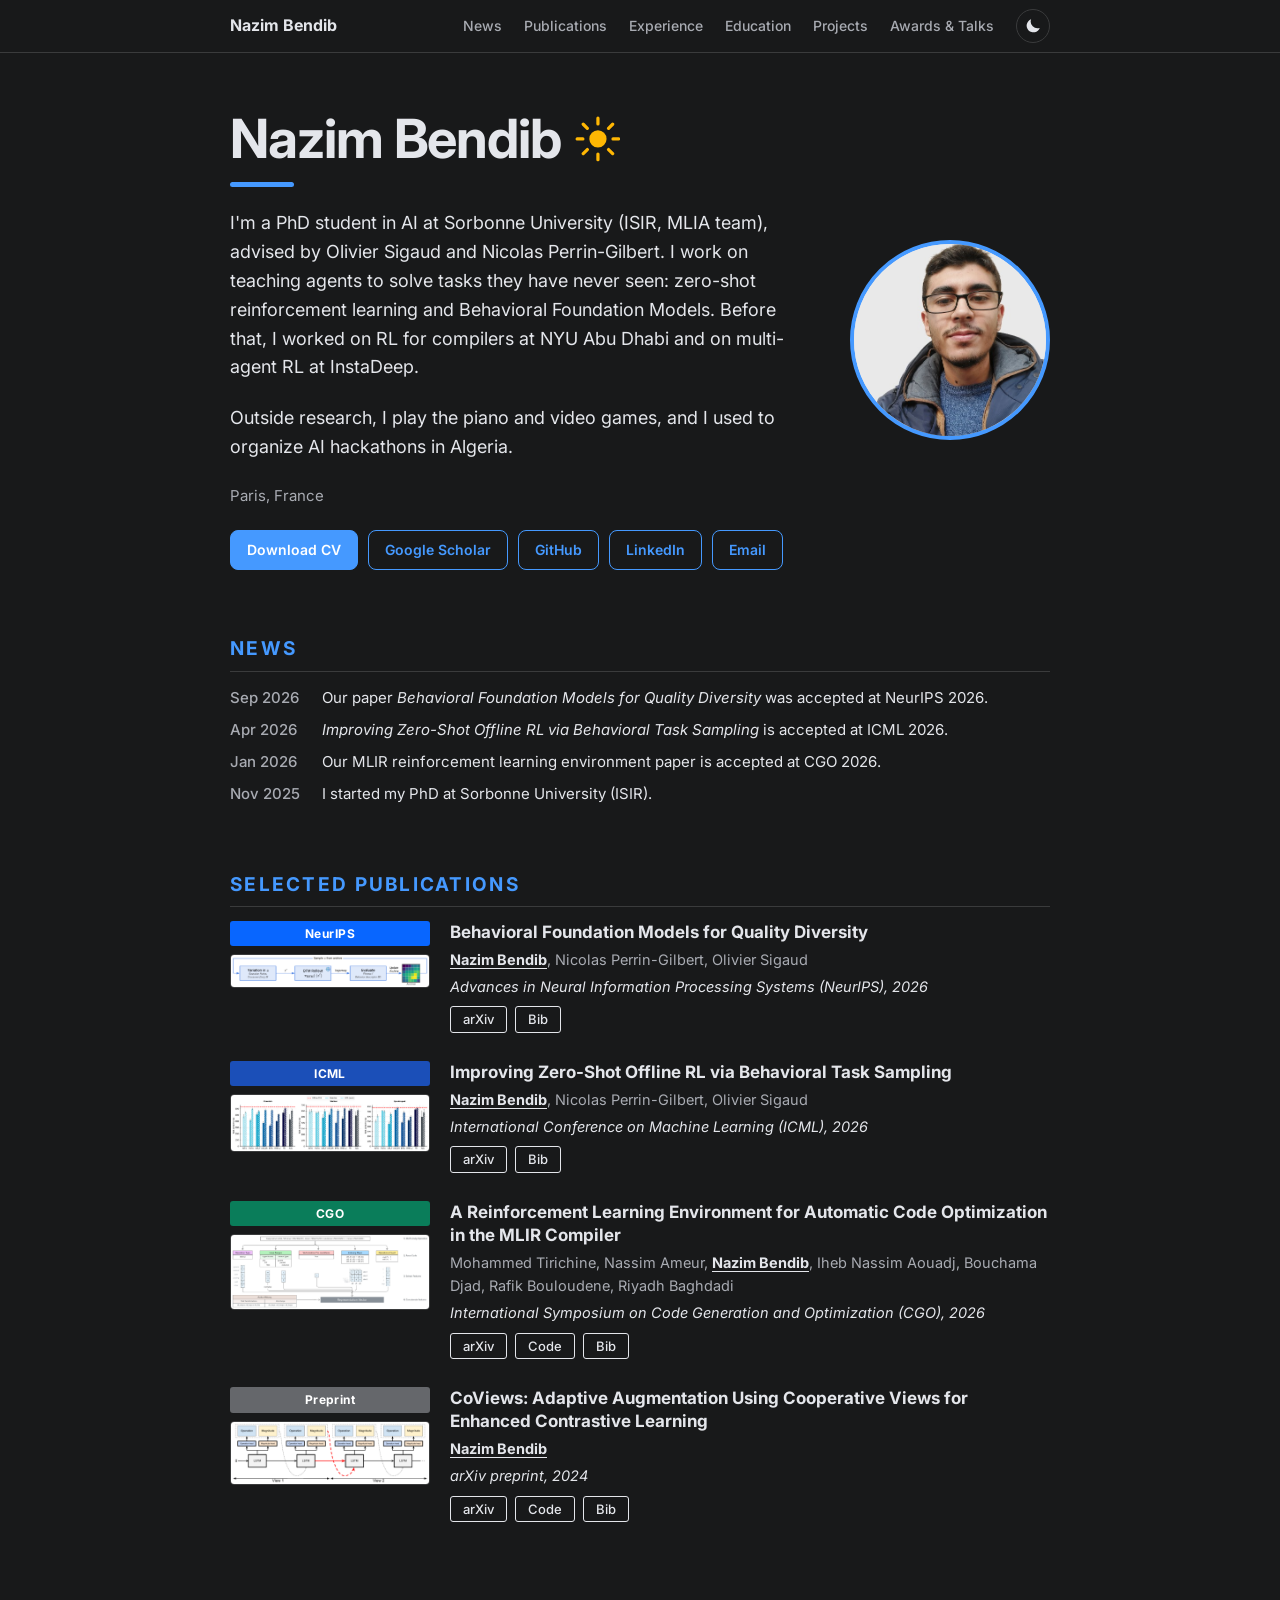
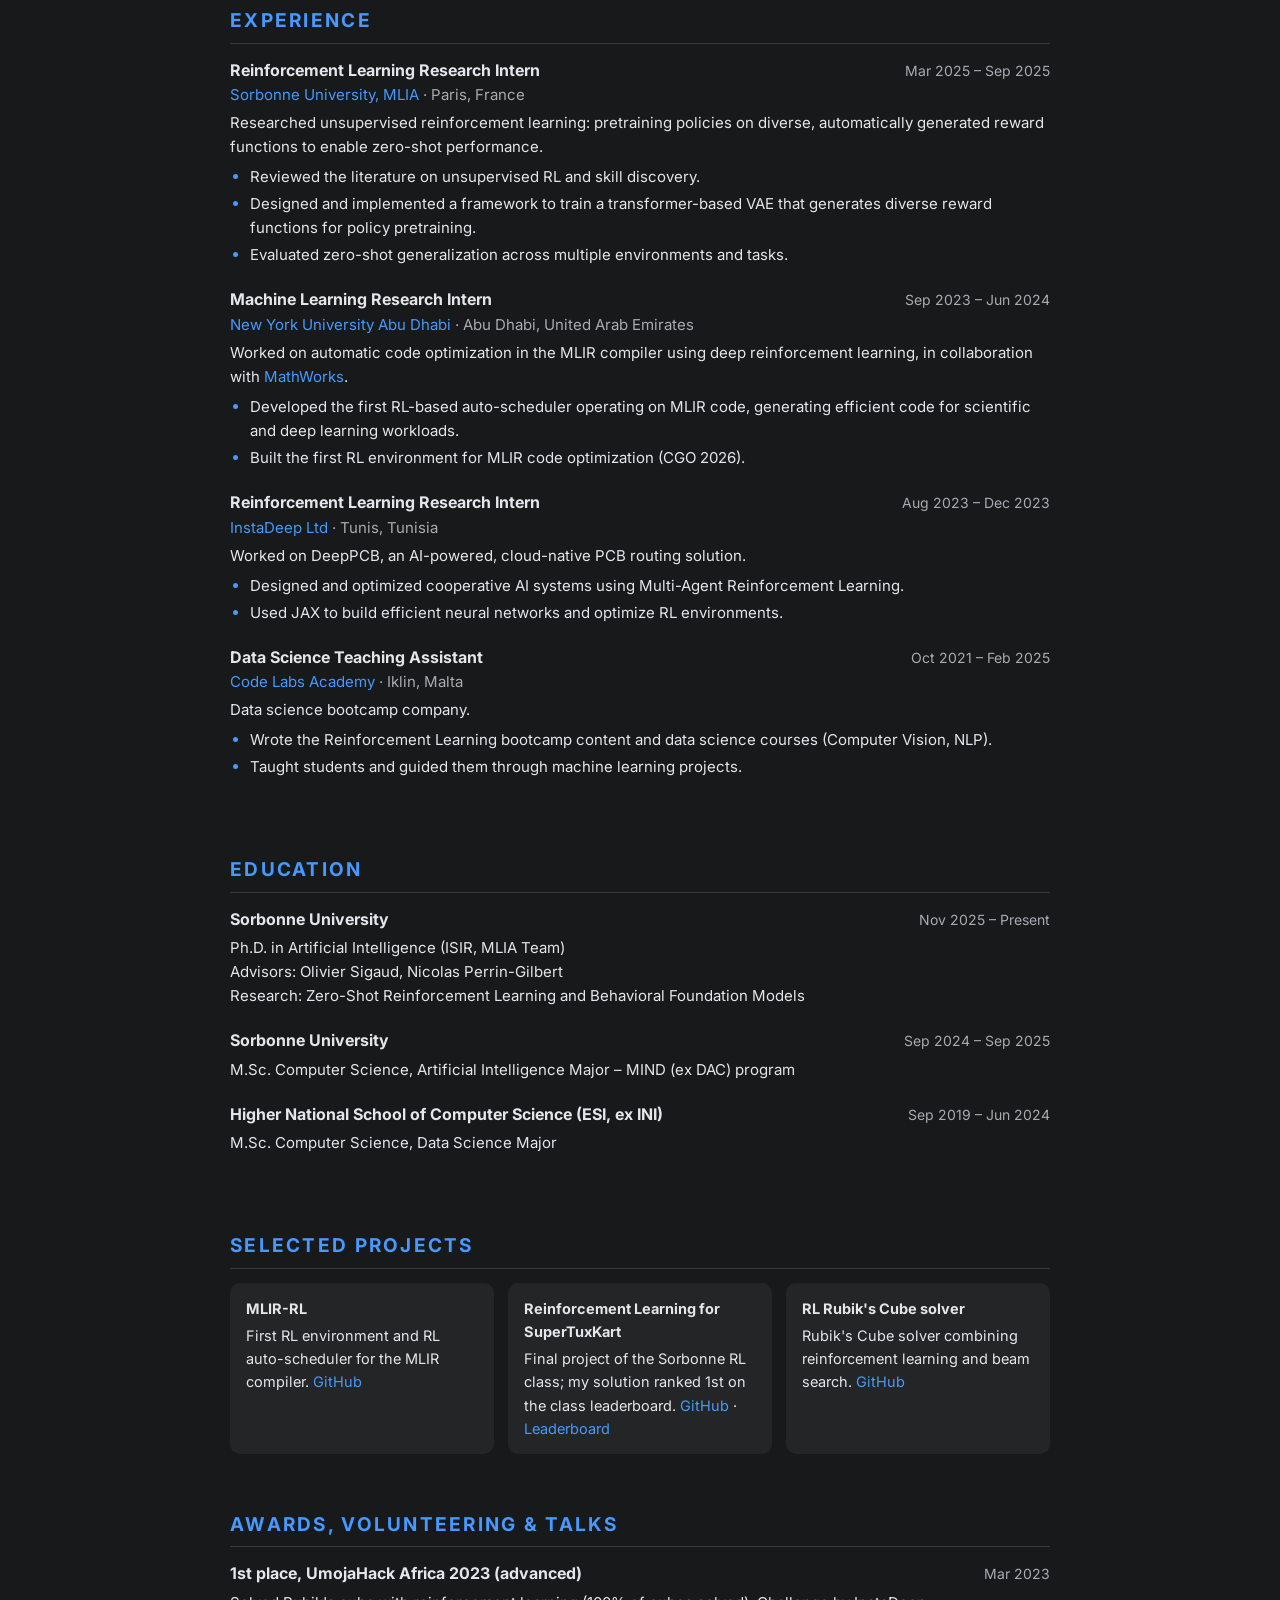
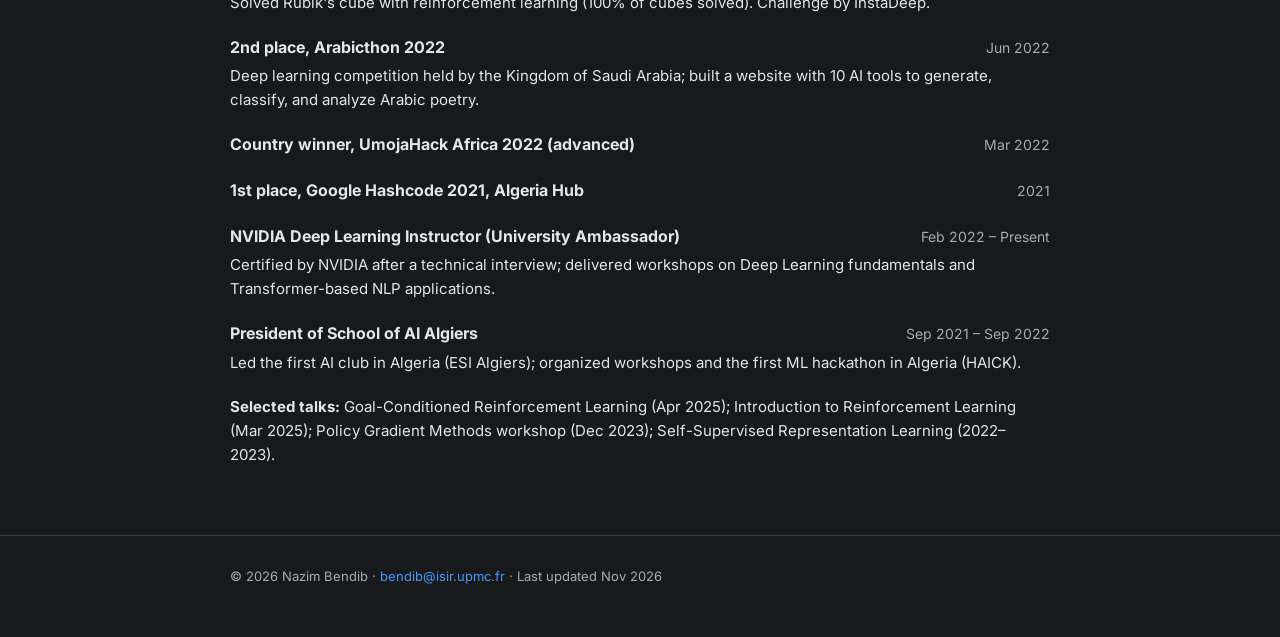
==== commit 32e86fc0: "Remove Instagram link Co-Authored-By: Claude Sonnet 5.5 <noreply@anthropic.com>" ====
--- a/index.html
+++ b/index.html
@@ -73,7 +73,7 @@
     <h1>Nazim Bendib <svg class="sun-spin" viewBox="0 0 64 64" aria-hidden="true"><g stroke="currentColor" stroke-width="4.5" stroke-linecap="round"><path d="M32 3v8M32 53v8M3 32h8M53 32h8M11.5 11.5l5.7 5.7M46.8 46.8l5.7 5.7M11.5 52.5l5.7-5.7M46.8 17.2l5.7-5.7"/></g><circle cx="32" cy="32" r="12" fill="currentColor"/></svg></h1>
     <div class="accent"></div>
     <p>I'm a PhD student in AI at Sorbonne University (ISIR, MLIA team), advised by Olivier Sigaud and Nicolas Perrin-Gilbert. I work on teaching agents to solve tasks they have never seen: zero-shot reinforcement learning and Behavioral Foundation Models. Before that, I worked on RL for compilers at NYU Abu Dhabi and on multi-agent RL at InstaDeep.</p>
-    <p>Outside research, I play the <a href="https://www.instagram.com/x____nazim____x/" target="_blank" rel="noopener noreferrer">piano</a> and video games, and I used to organize AI hackathons in Algeria.</p>
+    <p>Outside research, I play the piano and video games, and I used to organize AI hackathons in Algeria.</p>
     <p class="meta">Paris, France</p>
     <div class="buttons">
       <a class="btn primary" href="cv.pdf" target="_blank" rel="noopener noreferrer">Download CV</a>
